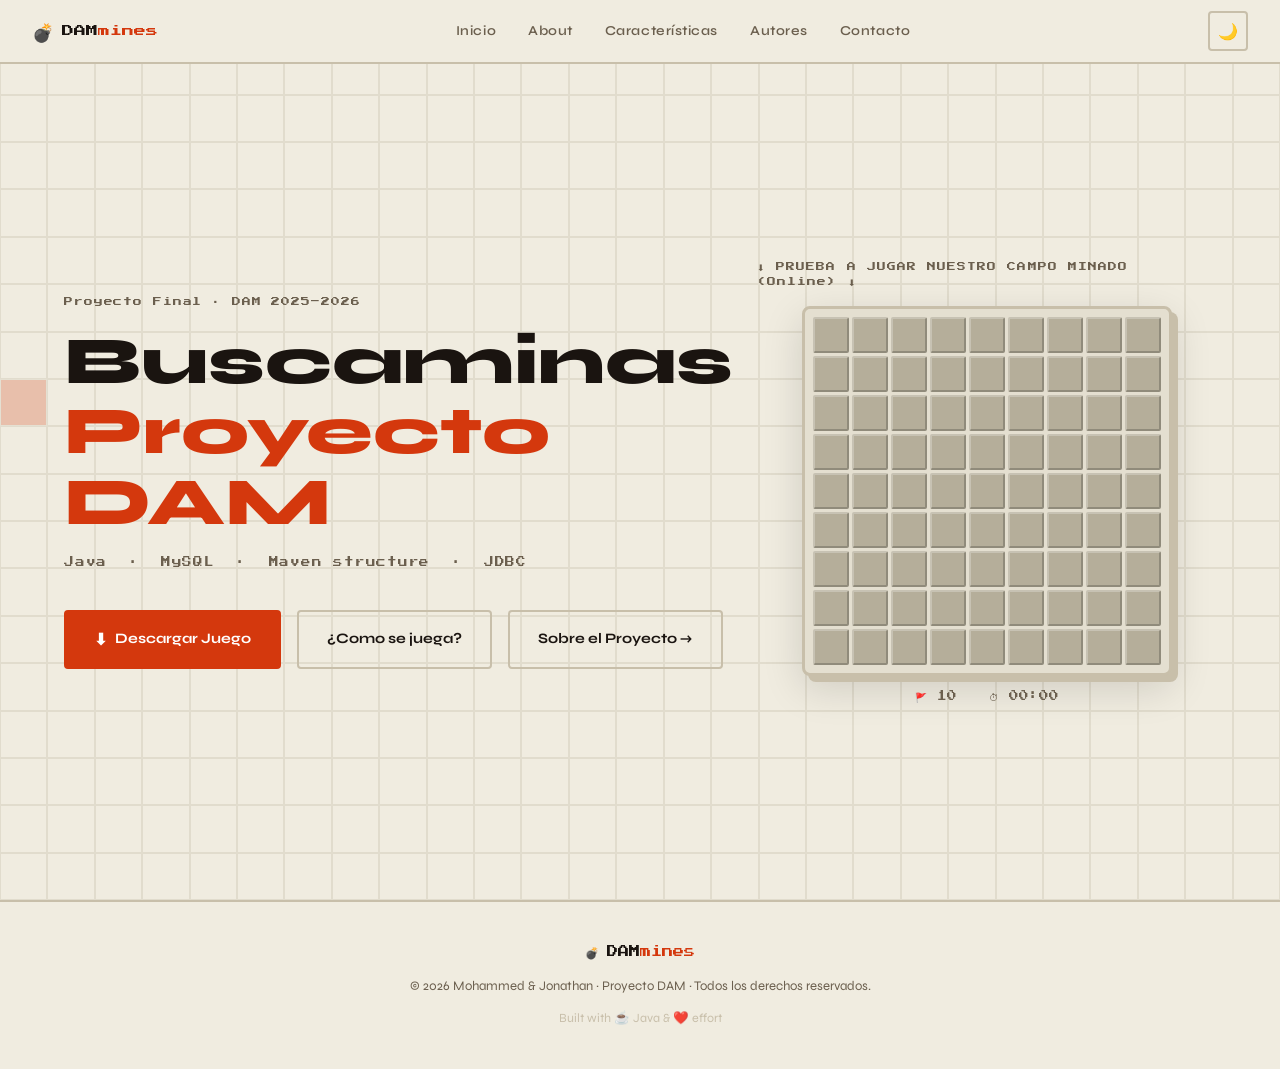
==== web/index.html @ c73221fc "Actualizacion Nav de la web y añadido las actas" ====
<!DOCTYPE html>
<html lang="es">
<head>
  <meta charset="UTF-8" />
  <meta name="viewport" content="width=device-width, initial-scale=1.0" />
  <meta name="description" content="Buscaminas Proyecto DAM — Juego desarrollado en Java con conexión a MySQL." />
  <title>Inicio · Buscaminas Proyecto DAM</title>
  <link rel="stylesheet" href="style.css" />
  <link rel="preconnect" href="https://fonts.googleapis.com" />
  <link rel="preconnect" href="https://fonts.gstatic.com" crossorigin />
  <link href="https://fonts.googleapis.com/css2?family=Press+Start+2P&family=Syne:wght@400;600;800&display=swap" rel="stylesheet" />
</head>
<body>

  <nav class="navbar" role="navigation" aria-label="Navegación principal">
    <div class="nav-logo">
      <span class="mine-icon" aria-hidden="true">💣</span>
      <span>DAM<span class="accent">mines</span></span>
    </div>
    
    <div class="nav-links" id="navLinks">
      <a href="index.html">Inicio</a>
      <a href="about.html">About</a>
      <a href="caracteristicas.html">Características</a>
      <a href="autores.html">Autores</a>
      <a href="contacto.html">Contacto</a> 
    </div>

    <div class="nav-controls">
      <button class="dark-toggle" id="darkToggle" aria-label="Cambiar modo oscuro/claro">
        <span class="toggle-icon">🌙</span>
      </button>
      
      <button class="menu-toggle" id="menuToggle" aria-label="Abrir menú">
        <span class="bar"></span>
        <span class="bar"></span>
        <span class="bar"></span>
      </button>
    </div>
  </nav>
  <header class="hero" id="hero" role="banner">
    <div class="hero-grid-bg" aria-hidden="true">
      </div>
    <div class="hero-content reveal">
      <p class="hero-label">Proyecto Final · DAM 2025–2026</p>
      <h1 class="hero-title">
        Buscaminas<br />
        <span class="accent">Proyecto DAM</span>
      </h1>
      <p class="hero-subtitle">
        Java &nbsp;·&nbsp; MySQL &nbsp;·&nbsp; Maven structure &nbsp;·&nbsp; JDBC
      </p>
      <div class="hero-actions">
        <a href="https://github.com/moha-mkdir/Buscaminas_Project" target="_blank" rel="noopener noreferrer" class="btn btn-primary" download aria-label="Descargar el juego">
          <span class="btn-icon">⬇</span> Descargar Juego
        </a>
<a href="https://youtu.be/7B85WbEiYf4?si=CTWMLOX4d0ZKwHwd" target="_blank" rel="noopener noreferrer" class="btn btn-ghost">¿Como se juega?</a>        <a href="about.html" class="btn btn-ghost">Sobre el Proyecto →</a>
      </div>
    </div>

    <div class="hero-board" aria-hidden="true">
      <div class="board-title">⬇ PRUEBA A JUGAR NUESTRO CAMPO MINADO (Online) ⬇</div>
      <div class="mini-board" id="miniBoard"></div>
      <div class="board-status">
        <span class="flag-counter">🚩 <span id="flagCount">3</span></span>
        <span class="timer">⏱ <span id="timer">00:00</span></span>
      </div>
    </div>

 
  </header>

  <footer class="footer" role="contentinfo">
    <div class="container">
      <div class="footer-inner">
        <div class="footer-brand">
          <span class="mine-icon" aria-hidden="true">💣</span>
          <span>DAM<span class="accent">mines</span></span>
        </div>
        <p class="footer-copy">
          © 2026 Mohammed &amp; Jonathan · Proyecto DAM · Todos los derechos reservados.
        </p>
        <p class="footer-sub">Built with ☕ Java &amp; ❤️ effort</p>
      </div>
    </div>
  </footer>

  <script src="script.js"></script>
</body>
</html>
---- web/style.css ----
:root {
  /* Palette — Light Mode */
  --bg:          #f0ece0;
  --bg-2:        #e4dfd0;
  --bg-card:     #faf8f2;
  --text:        #1a1410;
  --text-muted:  #6b5f4e;
  --accent:      #d4380d;
  --accent-2:    #1d6fa4;
  --border:      #c8bfaa;
  --shadow:      rgba(0,0,0,.14);

  /* Pixel grid cell colors */
  --cell-hidden: #b5ae9a;
  --cell-open:   #d9d3c5;
  --cell-mine:   #d4380d;
  --cell-flag:   #1d6fa4;

  /* Sizes */
  --nav-h:       64px;
  --radius:      4px;
  --radius-lg:   8px;

  /* Transitions */
  --t:           0.3s ease;
}

[data-theme="dark"] {
  --bg:          #0f0e0b;
  --bg-2:        #1a1810;
  --bg-card:     #1f1d15;
  --text:        #f0ece0;
  --text-muted:  #9a9280;
  --accent:      #ff5c2b;
  --accent-2:    #4ab0e8;
  --border:      #2e2b20;
  --shadow:      rgba(0,0,0,.5);
  --cell-hidden: #3a3728;
  --cell-open:   #252319;
}

/* ─── RESET & BASE ───────────────────────────── */
*, *::before, *::after { box-sizing: border-box; margin: 0; padding: 0; }

html {
  scroll-behavior: smooth;
  font-size: 16px;
}

body {
  background: var(--bg);
  color: var(--text);
  font-family: 'Syne', sans-serif;
  font-weight: 400;
  line-height: 1.7;
  transition: background var(--t), color var(--t);
  overflow-x: hidden;
}

a { color: inherit; text-decoration: none; }
img { display: block; max-width: 100%; }
ul { list-style: none; }

.accent { color: var(--accent); }

.container {
  max-width: 1160px;
  margin: 0 auto;
  padding: 0 24px;
}

.section {
  padding: 100px 0;
}

/* ─── SCROLL REVEAL ANIMATION ────────────────── */
.reveal {
  opacity: 0;
  transform: translateY(36px);
  transition: opacity 0.65s cubic-bezier(.22,1,.36,1), transform 0.65s cubic-bezier(.22,1,.36,1);
}
.reveal.visible {
  opacity: 1;
  transform: translateY(0);
}

/* ─── SECTION LABELS ─────────────────────────── */
.section-tag {
  font-family: 'Press Start 2P', monospace;
  font-size: 0.6rem;
  color: var(--accent);
  letter-spacing: .12em;
  text-transform: uppercase;
  margin-bottom: 12px;
  display: inline-block;
}

.section-title {
  font-family: 'Syne', sans-serif;
  font-weight: 800;
  font-size: clamp(2rem, 5vw, 3.2rem);
  line-height: 1.1;
  margin-bottom: 56px;
}

/* ─── NAVBAR ─────────────────────────────────── */
.navbar {
  position: fixed;
  top: 0; left: 0; right: 0;
  z-index: 100;
  height: var(--nav-h);
  display: flex;
  align-items: center;
  justify-content: space-between;
  padding: 0 32px;
  background: var(--bg);
  border-bottom: 2px solid var(--border);
  transition: background var(--t), border-color var(--t);
}

.navbar.scrolled {
  box-shadow: 0 4px 24px var(--shadow);
}

.nav-logo {
  display: flex;
  align-items: center;
  gap: 8px;
  font-family: 'Press Start 2P', monospace;
  font-size: 0.75rem;
  line-height: 1;
  cursor: default;
}
.nav-logo .mine-icon { font-size: 1.1rem; }

.nav-links {
  display: flex;
  gap: 32px;
}
.nav-links a {
  font-size: 0.85rem;
  font-weight: 600;
  color: var(--text-muted);
  letter-spacing: .04em;
  position: relative;
  transition: color var(--t);
}
.nav-links a::after {
  content: '';
  position: absolute;
  bottom: -4px; left: 0;
  width: 0; height: 2px;
  background: var(--accent);
  transition: width var(--t);
}
.nav-links a:hover { color: var(--text); }
.nav-links a:hover::after { width: 100%; }

.dark-toggle {
  background: none;
  border: 2px solid var(--border);
  border-radius: var(--radius);
  width: 40px; height: 40px;
  cursor: pointer;
  font-size: 1rem;
  display: grid;
  place-items: center;
  transition: border-color var(--t), background var(--t), transform .15s;
}
.dark-toggle:hover {
  border-color: var(--accent);
  transform: rotate(20deg);
}

/* Contenedor para el toggle de noche y el botón móvil */
.nav-controls {
  display: flex;
  align-items: center;
  gap: 16px;
}

/* Estilos del botón hamburguesa (Oculto en PC) */
.menu-toggle {
  display: none;
  flex-direction: column;
  gap: 5px;
  background: none;
  border: none;
  cursor: pointer;
  padding: 5px;
}

.menu-toggle .bar {
  width: 25px;
  height: 3px;
  background-color: var(--text-muted, #333); 
  transition: background-color var(--t);
  border-radius: 2px;
}

/* ─── RESPONSIVE NAVBAR (Móviles) ──────────────── */
@media (max-width: 850px) {
  .menu-toggle {
    display: flex;
  }

  .nav-links {
    position: absolute;
    top: 100%; /* Empieza exactamente debajo de la barra negra */
    left: 0;
    width: 100%; /* Ocupa todo el ancho */
    flex-direction: column;
    align-items: center;
    gap: 20px;
    padding: 24px 0;
    
    background: var(--bg);
    border-bottom: 2px solid var(--border);
    box-shadow: 0 10px 24px var(--shadow);
    
    display: none; /* Oculto de forma estricta por defecto */
    z-index: 99;
  }

  .nav-links.active {
    display: flex;
    animation: fadeInDown 0.3s ease forwards;
  }
}

/* Animación a prueba de fallos para que baje suavemente */
@keyframes fadeInDown {
  from {
    opacity: 0;
    transform: translateY(-10px);
  }
  to {
    opacity: 1;
    transform: translateY(0);
  }
}

/* ─── HERO ───────────────────────────────────── */
.hero {
  min-height: 100svh;
  padding-top: var(--nav-h);
  display: grid;
  grid-template-columns: 1fr 1fr;
  grid-template-rows: 1fr auto;
  gap: 0;
  align-items: center;
  position: relative;
  overflow: hidden;
  background: var(--bg);
}

/* Pixel grid background */
.hero-grid-bg {
  position: absolute;
  inset: 0;
  display: grid;
  grid-template-columns: repeat(var(--cols, 30), 1fr);
  grid-template-rows: repeat(var(--rows, 20), 1fr);
  pointer-events: none;
  z-index: 0;
  opacity: .35;
}
.grid-cell {
  border: 1px solid var(--border);
  transition: background .4s;
}
.grid-cell.flash {
  background: var(--accent);
  opacity: .7;
}

.hero-content {
  position: relative;
  z-index: 1;
  padding: 64px 24px 64px 64px;
}

.hero-label {
  font-family: 'Press Start 2P', monospace;
  font-size: 0.55rem;
  color: var(--text-muted);
  letter-spacing: .1em;
  margin-bottom: 16px;
}

.hero-title {
  font-family: 'Syne', sans-serif;
  font-weight: 800;
  font-size: clamp(2.4rem, 5.5vw, 4.2rem);
  line-height: 1.05;
  margin-bottom: 16px;
}

.hero-subtitle {
  font-family: 'Press Start 2P', monospace;
  font-size: 0.6rem;
  color: var(--text-muted);
  letter-spacing: .08em;
  margin-bottom: 40px;
}

.hero-actions {
  display: flex;
  gap: 16px;
  flex-wrap: wrap;
}

/* Ajuste rápido del Hero para pantallas pequeñas */
@media (max-width: 850px) {
  .hero {
    grid-template-columns: 1fr; /* Pasa de 2 columnas a 1 */
    padding-top: calc(var(--nav-h) + 20px);
  }
  .hero-content {
    padding: 32px 24px;
    text-align: center;
  }
  .hero-actions {
    justify-content: center;
  }
  .hero-title {
    font-size: clamp(2rem, 8vw, 3rem);
  }
}
/* ─── BUTTONS ────────────────────────────────── */
.btn {
  display: inline-flex;
  align-items: center;
  gap: 8px;
  padding: 14px 28px;
  font-family: 'Syne', sans-serif;
  font-weight: 700;
  font-size: 0.9rem;
  border-radius: var(--radius);
  border: 2px solid transparent;
  cursor: pointer;
  transition: all .2s;
  white-space: nowrap;
}
.btn-primary {
  background: var(--accent);
  color: #fff;
  border-color: var(--accent);
}
.btn-primary:hover {
  background: transparent;
  color: var(--accent);
  transform: translateY(-2px);
  box-shadow: 0 6px 20px rgba(212,56,13,.3);
}
.btn-ghost {
  background: transparent;
  color: var(--text);
  border-color: var(--border);
}
.btn-ghost:hover {
  border-color: var(--text);
  transform: translateY(-2px);
}
.btn-icon { font-size: 1rem; }

/* ─── DECORATIVE MINI BOARD ──────────────────── */
.hero-board {
  position: relative;
  z-index: 1;
  padding: 40px 64px 40px 0;
  display: flex;
  flex-direction: column;
  align-items: center;
  gap: 12px;
}

.board-title {
  font-family: 'Press Start 2P', monospace;
  font-size: 0.55rem;
  color: var(--text-muted);
  letter-spacing: .12em;
  margin-bottom: 4px;
}

.mini-board {
  display: grid;
  grid-template-columns: repeat(9, 36px);
  grid-template-rows: repeat(9, 36px);
  gap: 3px;
  border: 3px solid var(--border);
  padding: 8px;
  background: var(--bg-2);
  border-radius: var(--radius-lg);
  box-shadow: 6px 6px 0 var(--border), 0 12px 40px var(--shadow);
  
  /* Evita seleccionar texto al jugar o abrir click derecho por accidente */
  user-select: none;
  -webkit-user-select: none;
}

.cell {
  width: 36px;
  height: 36px;
  background: var(--cell-hidden);
  border-radius: 2px;
  display: grid;
  place-items: center;
  font-size: 0.75rem;
  font-family: 'Press Start 2P', monospace;
  cursor: pointer;
  transition: background .2s, transform .1s;
  border: 2px solid transparent;
  border-top-color: rgba(255,255,255,.25);
  border-left-color: rgba(255,255,255,.25);
  border-bottom-color: rgba(0,0,0,.2);
  border-right-color: rgba(0,0,0,.2);
}
.cell.open {
  background: var(--cell-open);
  border-color: transparent;
  cursor: default;
}
.cell.mine  { background: var(--cell-mine); }
.cell.flag  { background: var(--cell-flag); }
.cell.reveal-anim { animation: cellPop .3s ease; }

@keyframes cellPop {
  0%   { transform: scale(.7); opacity: .3; }
  60%  { transform: scale(1.12); }
  100% { transform: scale(1); opacity: 1; }
}

.board-status {
  display: flex;
  gap: 32px;
  font-family: 'Press Start 2P', monospace;
  font-size: 0.6rem;
  color: var(--text-muted);
}

/* ─── SCROLL INDICATOR ───────────────────────── */
.scroll-indicator {
  grid-column: 1 / -1;
  display: flex;
  flex-direction: column;
  align-items: center;
  gap: 6px;
  padding-bottom: 28px;
  font-family: 'Press Start 2P', monospace;
  font-size: 0.45rem;
  letter-spacing: .1em;
  color: var(--text-muted);
  animation: bounce 2s ease-in-out infinite;
}
.scroll-arrow {
  width: 14px; height: 14px;
  border-right: 2px solid var(--text-muted);
  border-bottom: 2px solid var(--text-muted);
  transform: rotate(45deg);
}
@keyframes bounce {
  0%, 100% { transform: translateY(0); }
  50%       { transform: translateY(8px); }
}

/* ─── ABOUT SECTION ──────────────────────────── */
.about {
  background: var(--bg-2);
}

.about-grid {
  display: grid;
  grid-template-columns: 1fr 1fr;
  gap: 64px;
  align-items: start;
}

.about-text .lead {
  font-size: 1.15rem;
  font-weight: 600;
  margin-bottom: 20px;
  line-height: 1.6;
}
.about-text p {
  color: var(--text-muted);
  margin-bottom: 16px;
}
.about-text strong { color: var(--text); }

.about-stack {
  background: var(--bg-card);
  border: 2px solid var(--border);
  border-radius: var(--radius-lg);
  padding: 32px;
  box-shadow: 4px 4px 0 var(--border);
}
.about-stack h3 {
  font-family: 'Press Start 2P', monospace;
  font-size: 0.6rem;
  letter-spacing: .1em;
  color: var(--accent);
  margin-bottom: 24px;
}

.stack-list {
  display: flex;
  flex-direction: column;
  gap: 14px;
}
.stack-list li {
  display: flex;
  align-items: center;
  gap: 14px;
  font-size: 0.92rem;
  color: var(--text-muted);
  padding-bottom: 14px;
  border-bottom: 1px solid var(--border);
}
.stack-list li:last-child { border-bottom: none; padding-bottom: 0; }
.stack-list li strong { color: var(--text); }

.stack-icon {
  font-size: 1.2rem;
  width: 28px;
  flex-shrink: 0;
  text-align: center;
}

/* ─── FEATURES SECTION ───────────────────────── */
.features-grid {
  display: grid;
  grid-template-columns: repeat(3, 1fr);
  gap: 24px;
}

.feature-card {
  background: var(--bg-card);
  border: 2px solid var(--border);
  border-radius: var(--radius-lg);
  padding: 32px 28px;
  position: relative;
  cursor: default;
  transition: border-color .2s, transform .2s, box-shadow .2s;
  overflow: hidden;
}
.feature-card::before {
  content: '';
  position: absolute;
  inset: 0;
  background: var(--accent);
  opacity: 0;
  transition: opacity .2s;
  z-index: 0;
}
.feature-card:hover,
.feature-card:focus {
  border-color: var(--accent);
  transform: translateY(-4px);
  box-shadow: 4px 8px 0 var(--accent), 0 16px 40px var(--shadow);
  outline: none;
}
.feature-card:hover::before { opacity: .04; }

.feature-card > * { position: relative; z-index: 1; }

.card-number {
  font-family: 'Press Start 2P', monospace;
  font-size: 0.55rem;
  color: var(--border);
  margin-bottom: 12px;
  transition: color .2s;
}
.feature-card:hover .card-number { color: var(--accent); }

.card-icon {
  font-size: 2rem;
  margin-bottom: 16px;
  display: block;
}

.feature-card h3 {
  font-weight: 800;
  font-size: 1.05rem;
  margin-bottom: 10px;
}
.feature-card p {
  font-size: 0.88rem;
  color: var(--text-muted);
  line-height: 1.65;
  margin-bottom: 20px;
}

.card-tag {
  font-family: 'Press Start 2P', monospace;
  font-size: 0.45rem;
  letter-spacing: .08em;
  color: var(--accent-2);
  border: 1px solid var(--accent-2);
  border-radius: 2px;
  padding: 4px 8px;
  display: inline-block;
}

/* ─── TEAM SECTION ───────────────────────────── */
.team {
  background: var(--bg-2);
}

.team-grid {
  display: grid;
  grid-template-columns: 1fr 1fr;
  gap: 40px;
  max-width: 820px;
  margin: 0 auto;
}

.team-card {
  background: var(--bg-card);
  border: 2px solid var(--border);
  border-radius: var(--radius-lg);
  padding: 40px 32px;
  display: flex;
  flex-direction: column;
  align-items: center;
  text-align: center;
  gap: 12px;
  transition: border-color .2s, transform .2s, box-shadow .2s;
  cursor: default;
}
.team-card:hover,
.team-card:focus {
  border-color: var(--accent);
  transform: translateY(-4px);
  box-shadow: 4px 8px 0 var(--accent);
  outline: none;
}

.avatar {
  position: relative;
  width: 80px;
  height: 80px;
  margin-bottom: 8px;
}
.avatar-initials {
  position: absolute;
  inset: 0;
  display: grid;
  place-items: center;
  background: var(--accent);
  color: #fff;
  font-family: 'Press Start 2P', monospace;
  font-size: 0.9rem;
  border-radius: var(--radius);
  z-index: 1;
}
.avatar-ring {
  position: absolute;
  inset: -6px;
  border: 2px dashed var(--accent);
  border-radius: calc(var(--radius) + 6px);
  animation: spin 12s linear infinite;
  opacity: .5;
}
@keyframes spin {
  to { transform: rotate(360deg); }
}

.dev-name {
  font-weight: 800;
  font-size: 1.3rem;
}
.dev-role {
  font-family: 'Press Start 2P', monospace;
  font-size: 0.42rem;
  color: var(--accent-2);
  letter-spacing: .08em;
  line-height: 1.8;
}
.dev-bio {
  font-size: 0.88rem;
  color: var(--text-muted);
  line-height: 1.65;
}
.dev-bio strong { color: var(--text); }

.dev-tags {
  display: flex;
  flex-wrap: wrap;
  justify-content: center;
  gap: 6px;
  margin-top: 4px;
}
.dev-tags span {
  font-size: 0.75rem;
  font-weight: 600;
  background: var(--bg-2);
  border: 1px solid var(--border);
  border-radius: 2px;
  padding: 3px 10px;
  color: var(--text-muted);
}

/* ─── FOOTER ─────────────────────────────────── */
.footer {
  background: var(--bg);
  border-top: 2px solid var(--border);
  padding: 40px 0;
}

.footer-inner {
  display: flex;
  flex-direction: column;
  align-items: center;
  gap: 10px;
  text-align: center;
}

.footer-brand {
  font-family: 'Press Start 2P', monospace;
  font-size: 0.7rem;
  display: flex;
  align-items: center;
  gap: 8px;
  margin-bottom: 4px;
}

.footer-copy {
  font-size: 0.82rem;
  color: var(--text-muted);
}

.footer-sub {
  font-size: 0.78rem;
  color: var(--border);
}

/* ─── RESPONSIVE ─────────────────────────────── */

/* Tablet: ≤ 1024px */
@media (max-width: 1024px) {
  .hero {
    grid-template-columns: 1fr;
    grid-template-rows: auto auto auto;
    text-align: center;
  }
  .hero-content {
    padding: 80px 32px 32px;
  }
  .hero-actions {
    justify-content: center;
  }
  .hero-board {
    padding: 0 32px 48px;
  }
  .about-grid {
    grid-template-columns: 1fr;
    gap: 40px;
  }
  .features-grid {
    grid-template-columns: repeat(2, 1fr);
  }
}

/* Mobile: ≤ 640px */
@media (max-width: 640px) {
  :root { --nav-h: 56px; }

  .navbar { padding: 0 16px; }
  .nav-links { display: none; }

  .hero-content { padding: 72px 20px 24px; }

  .mini-board {
    grid-template-columns: repeat(9, 28px);
    grid-template-rows: repeat(9, 28px);
  }
  .cell { width: 28px; height: 28px; font-size: 0.55rem; }

  .section { padding: 72px 0; }
  .section-title { margin-bottom: 36px; }

  .features-grid {
    grid-template-columns: 1fr;
  }
  .team-grid {
    grid-template-columns: 1fr;
  }
  .about-stack { padding: 24px; }
  .hero-board { padding: 16px 20px 48px; }
}

/* Very small: ≤ 360px */
@media (max-width: 360px) {
  .hero-title { font-size: 1.9rem; }
  .hero-subtitle { font-size: 0.5rem; }
  .btn { padding: 12px 20px; font-size: 0.82rem; }
}
.game-media {
  width: 100%;
  height: auto;
  max-height: 400px; 
  object-fit: contain;
  border-radius: 8px;
  box-shadow: 0 8px 24px rgba(0, 0, 0, 0.3);
  display: block;
}

 /* Contacto */

.contact-container {
  max-width: 600px;
  margin: 0 auto;
}

.contact-form {
  display: flex;
  flex-direction: column;
  gap: 1.2rem;
  background: rgba(255, 255, 255, 0.03);
  padding: 2.5rem;
  border-radius: 12px;
  border: 1px solid rgba(255, 255, 255, 0.1);
  box-shadow: 0 10px 30px rgba(0, 0, 0, 0.2);
}

.form-input {
  width: 100%;
  padding: 1rem;
  font-family: 'Syne', sans-serif;
  font-size: 1rem;
  color: #fff;
  background-color: rgba(0, 0, 0, 0.4);
  border: 1px solid rgba(255, 255, 255, 0.15);
  border-radius: 8px;
  outline: none;
  transition: border-color 0.3s, box-shadow 0.3s;
}

textarea.form-input {
  resize: vertical; 
}

.form-input::placeholder {
  color: rgba(255, 255, 255, 0.4);
}

.form-input:focus {
  border-color: #4CAF50; /* Cambia al color de tu acento si es distinto */
  box-shadow: 0 0 8px rgba(76, 175, 80, 0.3);
}
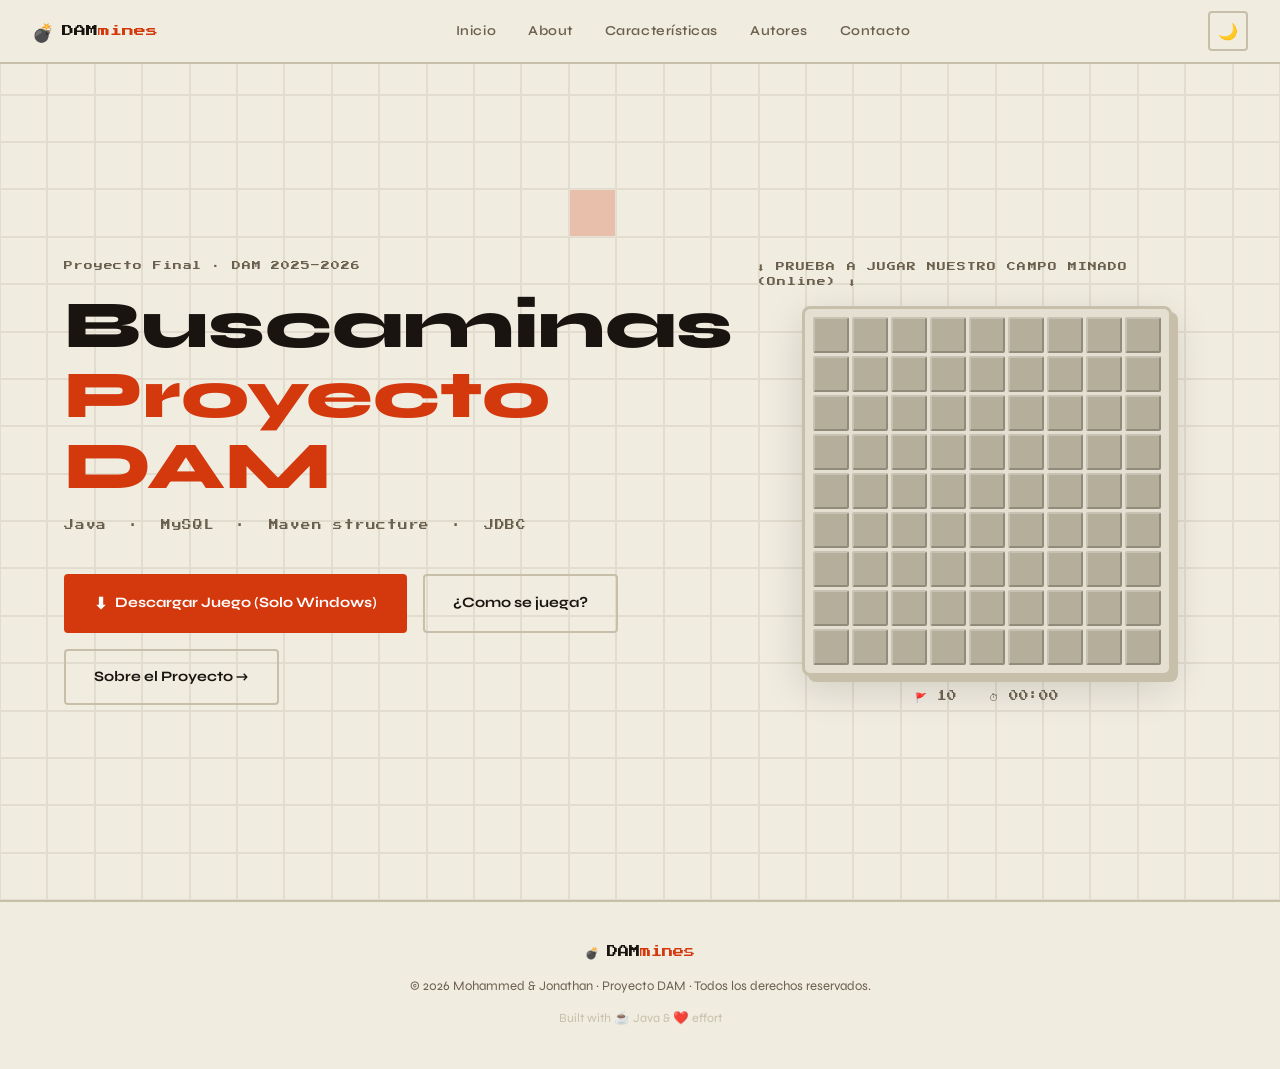
==== commit da8ed1d2: "Actualizacion en la web, ahora se puede descargar el juego en Windows (exe)" ====
--- a/web/index.html
+++ b/web/index.html
@@ -38,9 +38,9 @@
       </button>
     </div>
   </nav>
+
   <header class="hero" id="hero" role="banner">
-    <div class="hero-grid-bg" aria-hidden="true">
-      </div>
+    <div class="hero-grid-bg" aria-hidden="true"></div>
     <div class="hero-content reveal">
       <p class="hero-label">Proyecto Final · DAM 2025–2026</p>
       <h1 class="hero-title">
@@ -50,11 +50,15 @@
       <p class="hero-subtitle">
         Java &nbsp;·&nbsp; MySQL &nbsp;·&nbsp; Maven structure &nbsp;·&nbsp; JDBC
       </p>
+      
       <div class="hero-actions">
-        <a href="https://github.com/moha-mkdir/Buscaminas_Project" target="_blank" rel="noopener noreferrer" class="btn btn-primary" download aria-label="Descargar el juego">
-          <span class="btn-icon">⬇</span> Descargar Juego
+        <a href="DAMmines.zip" download="DAMmines.zip" class="btn btn-primary" aria-label="Descargar el juego para Windows">
+          <span class="btn-icon">⬇</span> Descargar Juego (Solo Windows)
         </a>
-<a href="https://youtu.be/7B85WbEiYf4?si=CTWMLOX4d0ZKwHwd" target="_blank" rel="noopener noreferrer" class="btn btn-ghost">¿Como se juega?</a>        <a href="about.html" class="btn btn-ghost">Sobre el Proyecto →</a>
+      
+        
+        <a href="https://youtu.be/7B85WbEiYf4?si=CTWMLOX4d0ZKwHwd" target="_blank" rel="noopener noreferrer" class="btn btn-ghost">¿Como se juega?</a>
+        <a href="about.html" class="btn btn-ghost">Sobre el Proyecto →</a>
       </div>
     </div>
 
@@ -66,8 +70,6 @@
         <span class="timer">⏱ <span id="timer">00:00</span></span>
       </div>
     </div>
-
- 
   </header>
 
   <footer class="footer" role="contentinfo">
